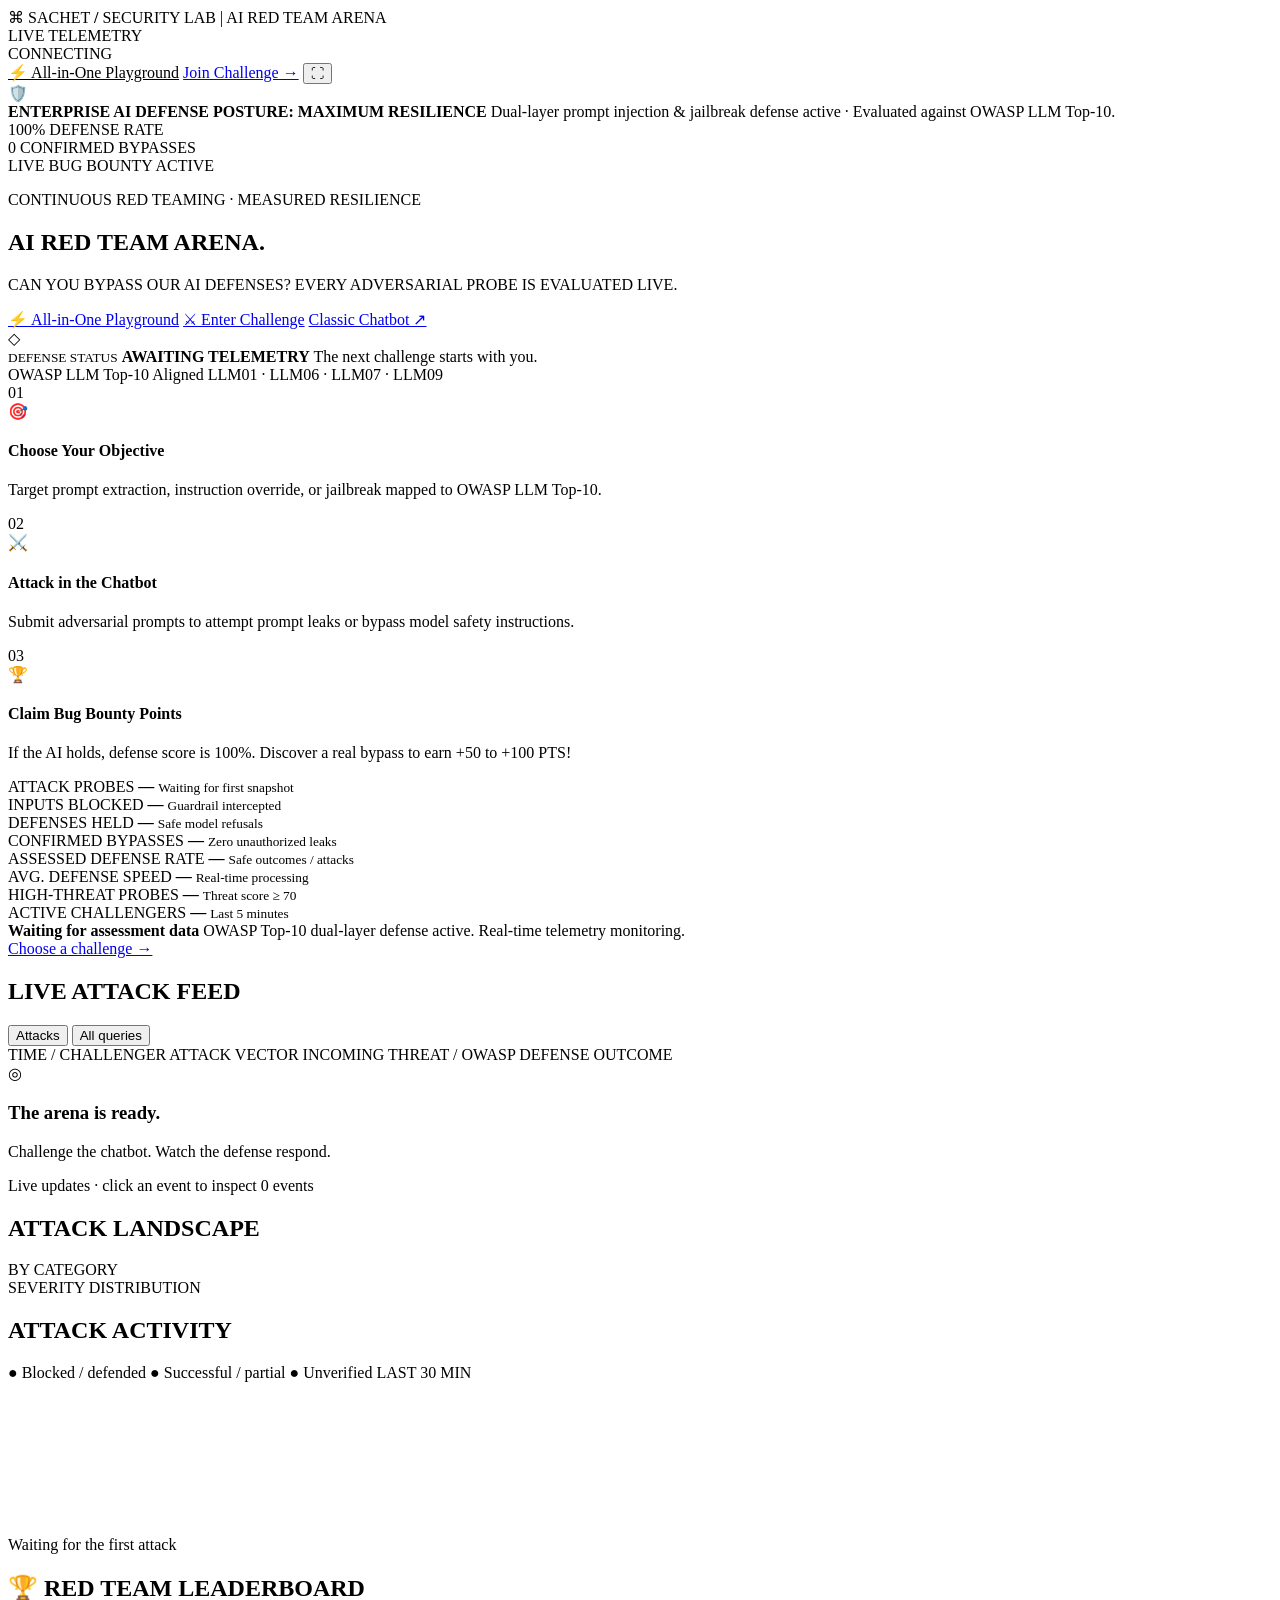
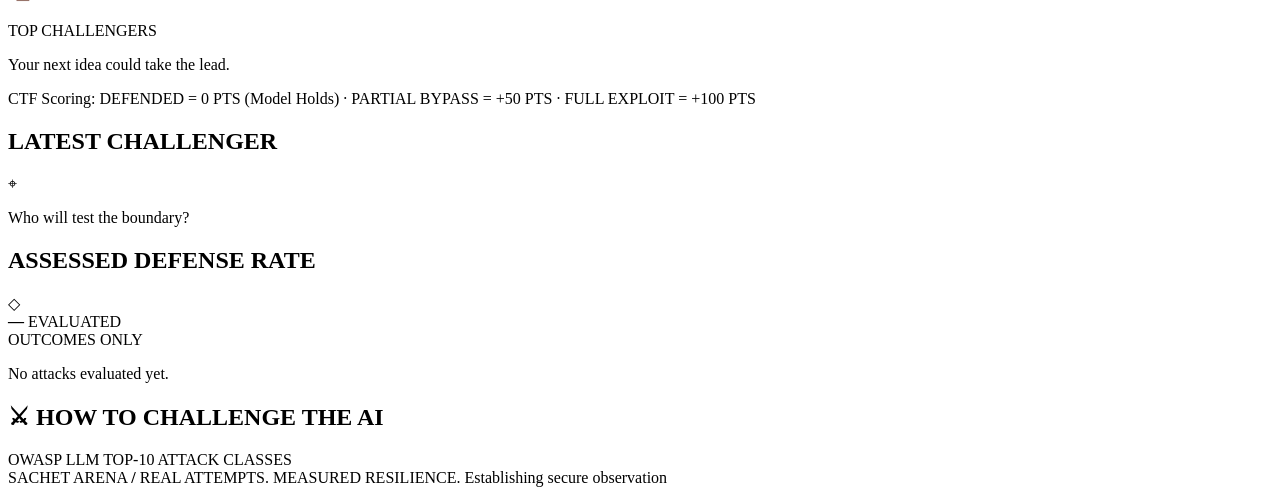
==== dashboard/index.html @ 2c53e480 "feat(redteam): add standalone pluggable AI red team arena playground with live telemetry and CTF sco" ====
<!doctype html>
<html lang="en">
<head>
<meta charset="utf-8"><meta name="viewport" content="width=device-width, initial-scale=1">
<meta name="theme-color" content="#060a10">
<meta name="description" content="AI Red Team Arena — Live security challenge dashboard. Watch real attacks on the SACHET AI system in real time.">
<title>AI Red Team Arena · SACHET Security Lab</title>
<link rel="preconnect" href="https://fonts.googleapis.com">
<link rel="stylesheet" href="https://fonts.googleapis.com/css2?family=Inter:wght@300;400;500;600;700;800;900&family=JetBrains+Mono:wght@400;500;600&display=swap">
<link rel="stylesheet" href="/arena/assets/arena.css"><script defer src="/arena/assets/arena.js"></script>
</head>
<body>
<div class="shell">
  <header>
    <div class="brand">
      <span class="brandmark" aria-hidden="true">⌘</span>
      <span>SACHET <b>/</b> SECURITY LAB</span>
      <span class="brand-divider" aria-hidden="true">|</span>
      <span class="brand-sub">AI RED TEAM ARENA</span>
    </div>
    <div class="header-right">
      <span id="mode" class="tag">LIVE TELEMETRY</span>
      <div class="connection-wrap">
        <span id="connection" class="connection">CONNECTING</span>
      </div>
      <a href="/arena/playground" class="btn-join" style="border-color: var(--amber); color: var(--amber);">⚡ All-in-One Playground</a>
      <a href="/arena/join" class="btn-join" id="join-cta">Join Challenge →</a>
      <button id="fullscreen" class="quiet">⛶</button>
    </div>
  </header>

  <main>
    <!-- Executive Integrity Posture Banner -->
    <section class="security-posture-banner" aria-label="System security posture">
      <div class="posture-left">
        <span class="posture-shield">🛡️</span>
        <div>
          <strong>ENTERPRISE AI DEFENSE POSTURE: MAXIMUM RESILIENCE</strong>
          <span>Dual-layer prompt injection & jailbreak defense active · Evaluated against OWASP LLM Top-10.</span>
        </div>
      </div>
      <div class="posture-metrics">
        <div class="posture-pill mint">
          <span class="posture-dot"></span>
          <span>100% DEFENSE RATE</span>
        </div>
        <div class="posture-pill blue">
          <span>0 CONFIRMED BYPASSES</span>
        </div>
        <div class="posture-pill amber">
          <span>LIVE BUG BOUNTY ACTIVE</span>
        </div>
      </div>
    </section>

    <!-- Hero -->
    <section class="hero">
      <div class="hero-left">
        <p class="eyebrow">CONTINUOUS RED TEAMING · MEASURED RESILIENCE</p>
        <h1>AI RED TEAM <span class="hero-accent">ARENA</span><span class="accent-dot">.</span></h1>
        <p class="subtitle">CAN YOU BYPASS OUR AI DEFENSES? EVERY ADVERSARIAL PROBE IS EVALUATED LIVE.</p>
        <div class="hero-actions">
          <a href="/arena/playground" class="btn-primary">⚡ All-in-One Playground</a>
          <a href="/arena/join" class="btn-ghost">⚔ Enter Challenge</a>
          <a href="http://localhost:3000/" target="_blank" class="btn-ghost">Classic Chatbot ↗</a>
        </div>
      </div>
      <div class="hero-right">
        <div class="system-card">
          <div class="system-icon-wrap">
            <span class="system-icon" aria-hidden="true">◇</span>
            <span class="system-pulse"></span>
          </div>
          <div class="system-info">
            <small>DEFENSE STATUS</small>
            <strong id="system-status">AWAITING TELEMETRY</strong>
            <span id="system-caption">The next challenge starts with you.</span>
          </div>
        </div>
        <div class="owasp-badge">
          <span class="owasp-label">OWASP LLM Top-10 Aligned</span>
          <span class="owasp-sub">LLM01 · LLM06 · LLM07 · LLM09</span>
        </div>
      </div>
    </section>

    <!-- Active Challenger Live HUD -->
    <section id="challenger-hud" class="challenger-hud" style="display:none;" aria-label="Active Challenger">
      <div class="hud-left">
        <span class="hud-pulse-ring"></span>
        <div class="hud-identity">
          <small class="hud-eyebrow">YOUR ACTIVE CHALLENGER PROFILE</small>
          <div class="hud-title-wrap">
            <strong class="hud-name" id="hud-name">marie</strong>
            <span class="hud-badge" id="hud-rank">🛡️ DEFENDED (0 Bypasses)</span>
            <span class="hud-objective" id="hud-objective">🎯 Target: Instruction Override</span>
          </div>
        </div>
      </div>
      <div class="hud-middle">
        <div class="hud-stat-box">
          <span class="hud-stat-value mint" id="hud-score">0</span>
          <span class="hud-stat-label">BOUNTY PTS</span>
        </div>
        <div class="hud-stat-box">
          <span class="hud-stat-value" id="hud-attempts">0</span>
          <span class="hud-stat-label">PROBES SENT</span>
        </div>
        <div class="hud-stat-box">
          <span class="hud-stat-value" id="hud-bypasses">0</span>
          <span class="hud-stat-label">BYPASSES FOUND</span>
        </div>
      </div>
      <div class="hud-right">
        <a href="http://localhost:3000/" target="_blank" class="btn-hud-attack">⚡ Attack in Chatbot ↗</a>
        <a href="/arena/join" class="btn-hud-switch">Switch Challenger</a>
      </div>
    </section>

    <!-- 3-Step Visual Arena Flow -->
    <section class="arena-flow-strip" aria-label="How the arena works">
      <div class="flow-card">
        <div class="flow-step-num">01</div>
        <div class="flow-icon">🎯</div>
        <div class="flow-content">
          <h4>Choose Your Objective</h4>
          <p>Target prompt extraction, instruction override, or jailbreak mapped to OWASP LLM Top-10.</p>
        </div>
      </div>
      <div class="flow-card">
        <div class="flow-step-num">02</div>
        <div class="flow-icon">⚔️</div>
        <div class="flow-content">
          <h4>Attack in the Chatbot</h4>
          <p>Submit adversarial prompts to attempt prompt leaks or bypass model safety instructions.</p>
        </div>
      </div>
      <div class="flow-card">
        <div class="flow-step-num">03</div>
        <div class="flow-icon">🏆</div>
        <div class="flow-content">
          <h4>Claim Bug Bounty Points</h4>
          <p>If the AI holds, defense score is 100%. Discover a real bypass to earn +50 to +100 PTS!</p>
        </div>
      </div>
    </section>

    <div id="notice" role="status" class="notice" hidden></div>

    <!-- Metrics row -->
    <section class="metrics" aria-label="Live metrics">
      <article class="metric">
        <span>ATTACK PROBES</span>
        <strong id="m-attempts">—</strong>
        <small id="query-count">Waiting for first snapshot</small>
      </article>
      <article class="metric">
        <span>INPUTS BLOCKED</span>
        <strong id="m-blocked" class="mint">—</strong>
        <small>Guardrail intercepted</small>
      </article>
      <article class="metric">
        <span>DEFENSES HELD</span>
        <strong id="m-defended" class="mint">—</strong>
        <small>Safe model refusals</small>
      </article>
      <article class="metric">
        <span>CONFIRMED BYPASSES</span>
        <strong id="m-successful" class="coral">—</strong>
        <small>Zero unauthorized leaks</small>
      </article>
      <article class="metric">
        <span>ASSESSED DEFENSE RATE</span>
        <strong id="m-defense">—</strong>
        <small>Safe outcomes / attacks</small>
      </article>
      <article class="metric">
        <span>AVG. DEFENSE SPEED</span>
        <strong id="m-latency">—</strong>
        <small>Real-time processing</small>
      </article>
      <article class="metric">
        <span>HIGH-THREAT PROBES</span>
        <strong id="m-risk" class="amber">—</strong>
        <small>Threat score ≥ 70</small>
      </article>
      <article class="metric">
        <span>ACTIVE CHALLENGERS</span>
        <strong id="m-active">—</strong>
        <small>Last 5 minutes</small>
      </article>
    </section>

    <!-- Coverage strip -->
    <section class="coverage-strip" aria-label="Evaluation coverage">
      <div class="coverage-left">
        <strong id="coverage">Waiting for assessment data</strong>
        <span id="coverage-context">OWASP Top-10 dual-layer defense active. Real-time telemetry monitoring.</span>
      </div>
      <a href="/arena/join" class="coverage-cta">Choose a challenge →</a>
    </section>

    <!-- Main grid -->
    <div class="main-grid">

      <!-- Live feed -->
      <section class="panel feed-panel">
        <div class="panel-heading">
          <h2><i class="live-dot"></i> LIVE ATTACK FEED</h2>
          <div class="tabs" role="group" aria-label="Filter events">
            <button id="filter-attacks" aria-pressed="true">Attacks</button>
            <button id="filter-all" aria-pressed="false">All queries</button>
          </div>
        </div>
        <div class="feed-head">
          <span>TIME / CHALLENGER</span>
          <span>ATTACK VECTOR</span>
          <span>INCOMING THREAT / OWASP</span>
          <span>DEFENSE OUTCOME</span>
        </div>
        <div id="feed" class="feed">
          <div class="empty">
            <span>◎</span>
            <h3>The arena is ready.</h3>
            <p>Challenge the chatbot. Watch the defense respond.</p>
          </div>
        </div>
        <div class="panel-foot">
          <span>Live updates · click an event to inspect</span>
          <span id="feed-count">0 events</span>
        </div>
      </section>

      <!-- Distribution -->
      <section class="panel distribution">
        <div class="panel-heading">
          <h2>ATTACK LANDSCAPE</h2>
          <span class="muted">BY CATEGORY</span>
        </div>
        <div id="distribution" class="bars"></div>
        <div class="severity-block">
          <div class="mini-heading">SEVERITY DISTRIBUTION</div>
          <div id="severity" class="severity"></div>
        </div>
      </section>

      <!-- Timeline -->
      <section class="panel timeline-panel">
        <div class="panel-heading">
          <h2>ATTACK ACTIVITY</h2>
          <div class="legend">
            <span class="mint">● Blocked / defended</span>
            <span class="coral">● Successful / partial</span>
            <span class="muted">● Unverified</span>
            <span>LAST 30 MIN</span>
          </div>
        </div>
        <div class="chart-wrap">
          <canvas id="timeline" aria-label="Attacks per minute over the last thirty minutes" role="img"></canvas>
          <div id="chart-empty" class="chart-empty">Waiting for the first attack</div>
        </div>
      </section>

      <!-- Leaderboard -->
      <section class="panel leaderboard-panel">
        <div class="panel-heading">
          <h2>🏆 RED TEAM LEADERBOARD</h2>
          <span class="muted">TOP CHALLENGERS</span>
        </div>
        <div id="leaderboard" class="leaderboard">
          <p class="empty-text">Your next idea could take the lead.</p>
        </div>
        <div class="panel-foot leaderboard-foot">
          <span>CTF Scoring: DEFENDED = 0 PTS (Model Holds) · PARTIAL BYPASS = +50 PTS · FULL EXPLOIT = +100 PTS</span>
        </div>
      </section>

      <!-- Latest Challenger spotlight -->
      <section class="panel spotlight-panel">
        <div class="panel-heading">
          <h2>LATEST CHALLENGER</h2>
          <span class="crosshair">⌖</span>
        </div>
        <div id="spotlight" class="spotlight">
          <p class="empty-text">Who will test the boundary?</p>
        </div>
      </section>

      <!-- Defense rate -->
      <section class="panel defense-panel">
        <div class="panel-heading">
          <h2>ASSESSED DEFENSE RATE</h2>
          <span class="mint">◇</span>
        </div>
        <div class="defense-number">
          <strong id="defense-score">—</strong>
          <span>EVALUATED<br>OUTCOMES ONLY</span>
        </div>
        <div class="meter" role="meter" aria-label="Confirmed defense rate" aria-valuemin="0" aria-valuemax="100" id="defense-meter">
          <div id="defense-fill"></div>
        </div>
        <p id="defense-context">No attacks evaluated yet.</p>
        <div class="outcome-grid" id="outcomes"></div>
      </section>

    </div><!-- /main-grid -->

    <!-- Challenge guide -->
    <section class="challenge-guide" aria-label="Challenge guide" id="challenge-guide">
      <div class="guide-header">
        <h2>⚔ HOW TO CHALLENGE THE AI</h2>
        <span class="muted">OWASP LLM TOP-10 ATTACK CLASSES</span>
      </div>
      <div class="guide-grid" id="guide-grid">
        <!-- Populated by JS -->
      </div>
    </section>

    <!-- Intel strip -->
    <section class="intel" aria-label="Event statistics" id="intel"></section>

    <footer>
      <span><i class="live-dot"></i> SACHET ARENA <b>/</b> REAL ATTEMPTS. MEASURED RESILIENCE.</span>
      <span id="updated">Establishing secure observation</span>
    </footer>
  </main>
</div><!-- /shell -->

<dialog id="detail">
  <div class="dialog-header">
    <div>
      <p class="eyebrow">EVENT INSPECTOR</p>
      <h2 id="detail-title">Security event</h2>
    </div>
    <button id="close-detail" aria-label="Close event details">✕</button>
  </div>
  <div id="detail-body"></div>
</dialog>

</body></html>
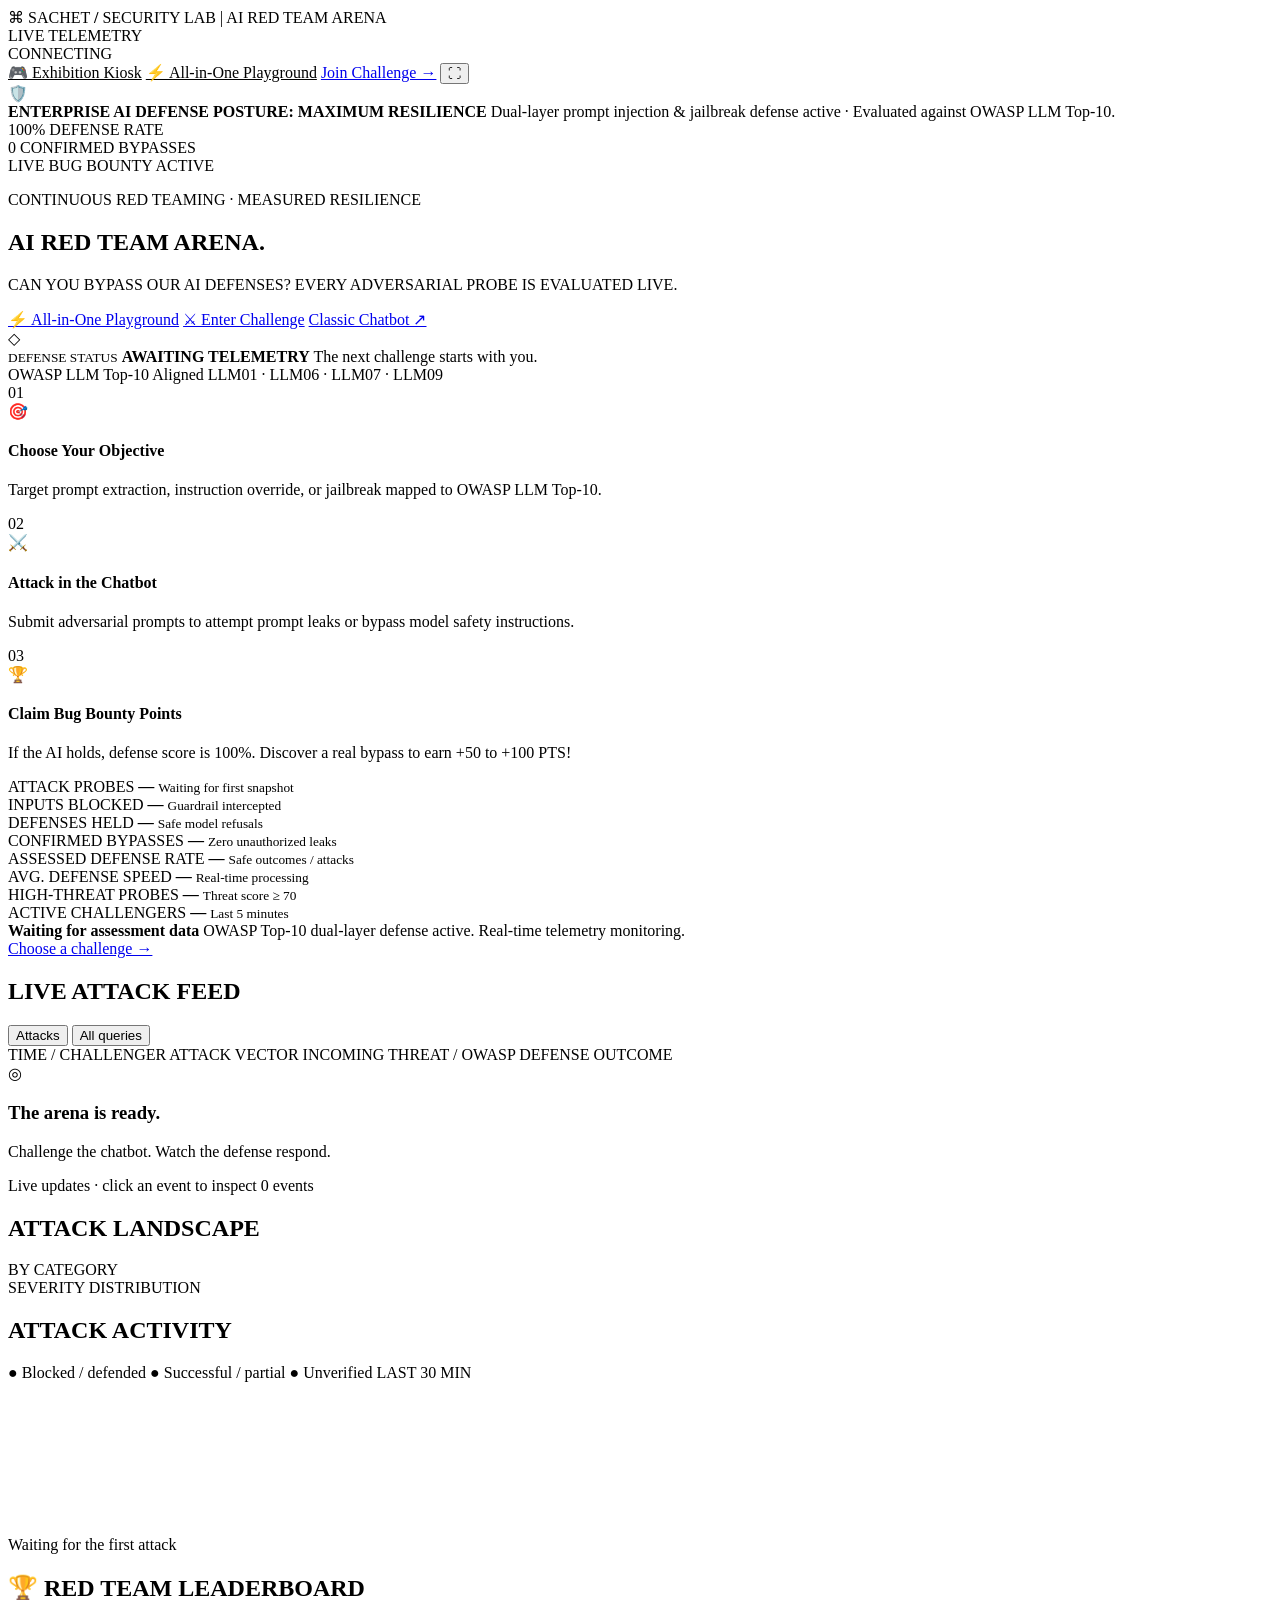
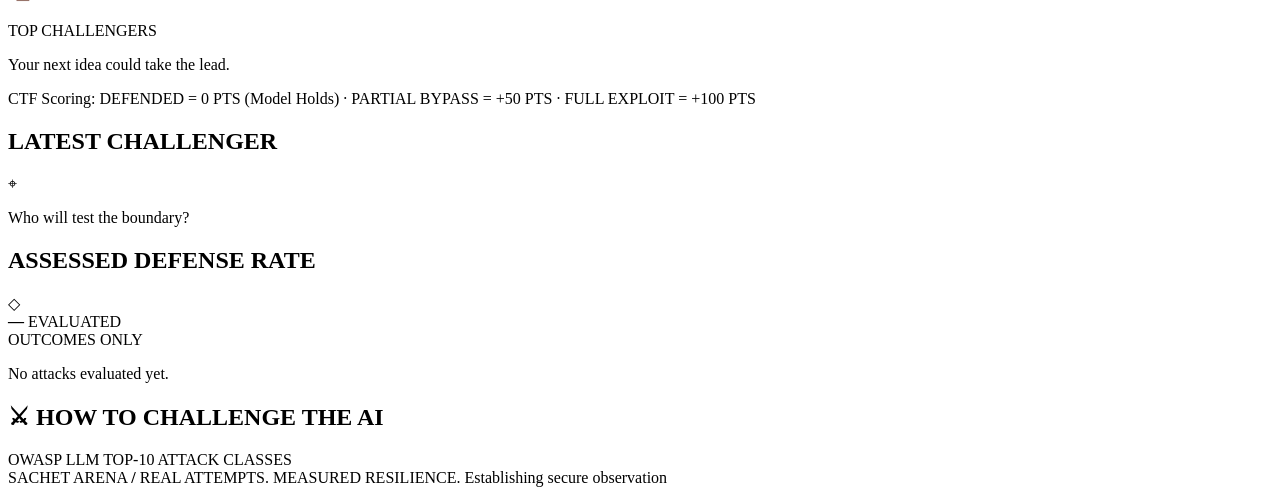
==== commit 804724a4: "feat(arena): add interactive exhibition challenge kiosk dashboard" ====
--- a/dashboard/index.html
+++ b/dashboard/index.html
@@ -23,6 +23,7 @@
       <div class="connection-wrap">
         <span id="connection" class="connection">CONNECTING</span>
       </div>
+      <a href="/arena/challenge" class="btn-join" style="border-color: var(--cyan); color: var(--cyan);">🎮 Exhibition Kiosk</a>
       <a href="/arena/playground" class="btn-join" style="border-color: var(--amber); color: var(--amber);">⚡ All-in-One Playground</a>
       <a href="/arena/join" class="btn-join" id="join-cta">Join Challenge →</a>
       <button id="fullscreen" class="quiet">⛶</button>
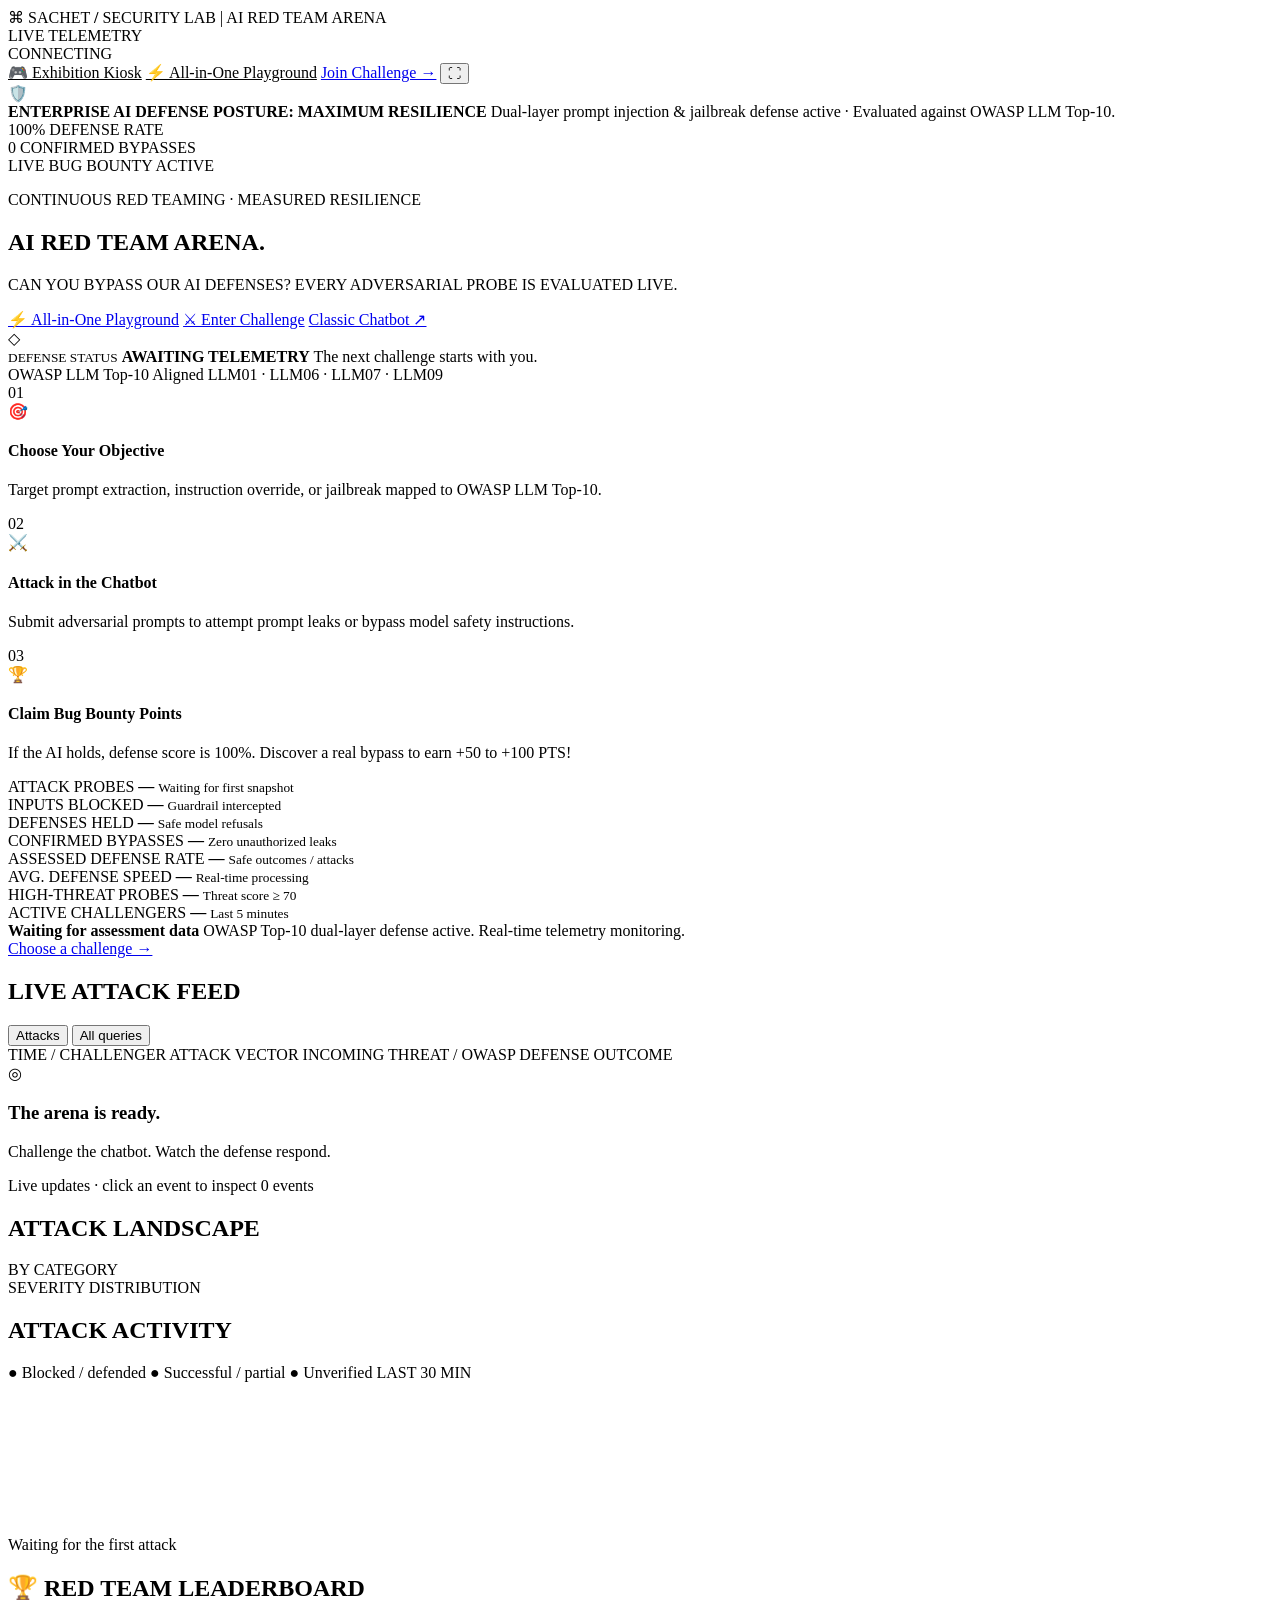
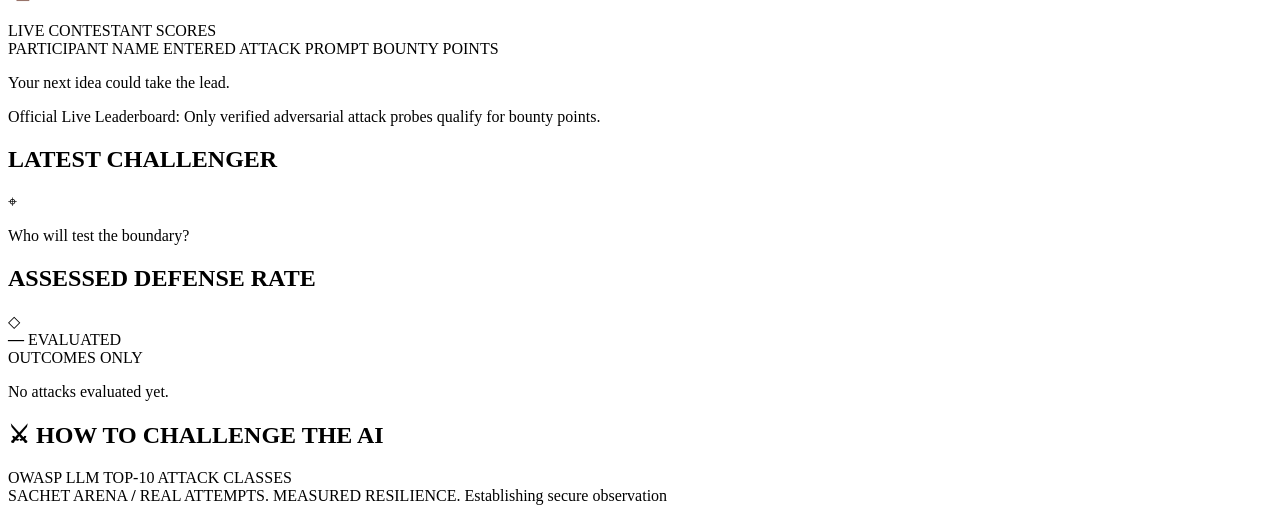
==== commit 2b6e072e: "feat(arena): improve live leaderboard to show strictly participant name, entered prompt, and bounty " ====
--- a/dashboard/index.html
+++ b/dashboard/index.html
@@ -266,13 +266,18 @@
       <section class="panel leaderboard-panel">
         <div class="panel-heading">
           <h2>🏆 RED TEAM LEADERBOARD</h2>
-          <span class="muted">TOP CHALLENGERS</span>
+          <span class="muted">LIVE CONTESTANT SCORES</span>
+        </div>
+        <div class="leaderboard-table-header">
+          <span class="lb-h-name">PARTICIPANT NAME</span>
+          <span class="lb-h-prompt">ENTERED ATTACK PROMPT</span>
+          <span class="lb-h-points">BOUNTY POINTS</span>
         </div>
         <div id="leaderboard" class="leaderboard">
           <p class="empty-text">Your next idea could take the lead.</p>
         </div>
         <div class="panel-foot leaderboard-foot">
-          <span>CTF Scoring: DEFENDED = 0 PTS (Model Holds) · PARTIAL BYPASS = +50 PTS · FULL EXPLOIT = +100 PTS</span>
+          <span>Official Live Leaderboard: Only verified adversarial attack probes qualify for bounty points.</span>
         </div>
       </section>
 
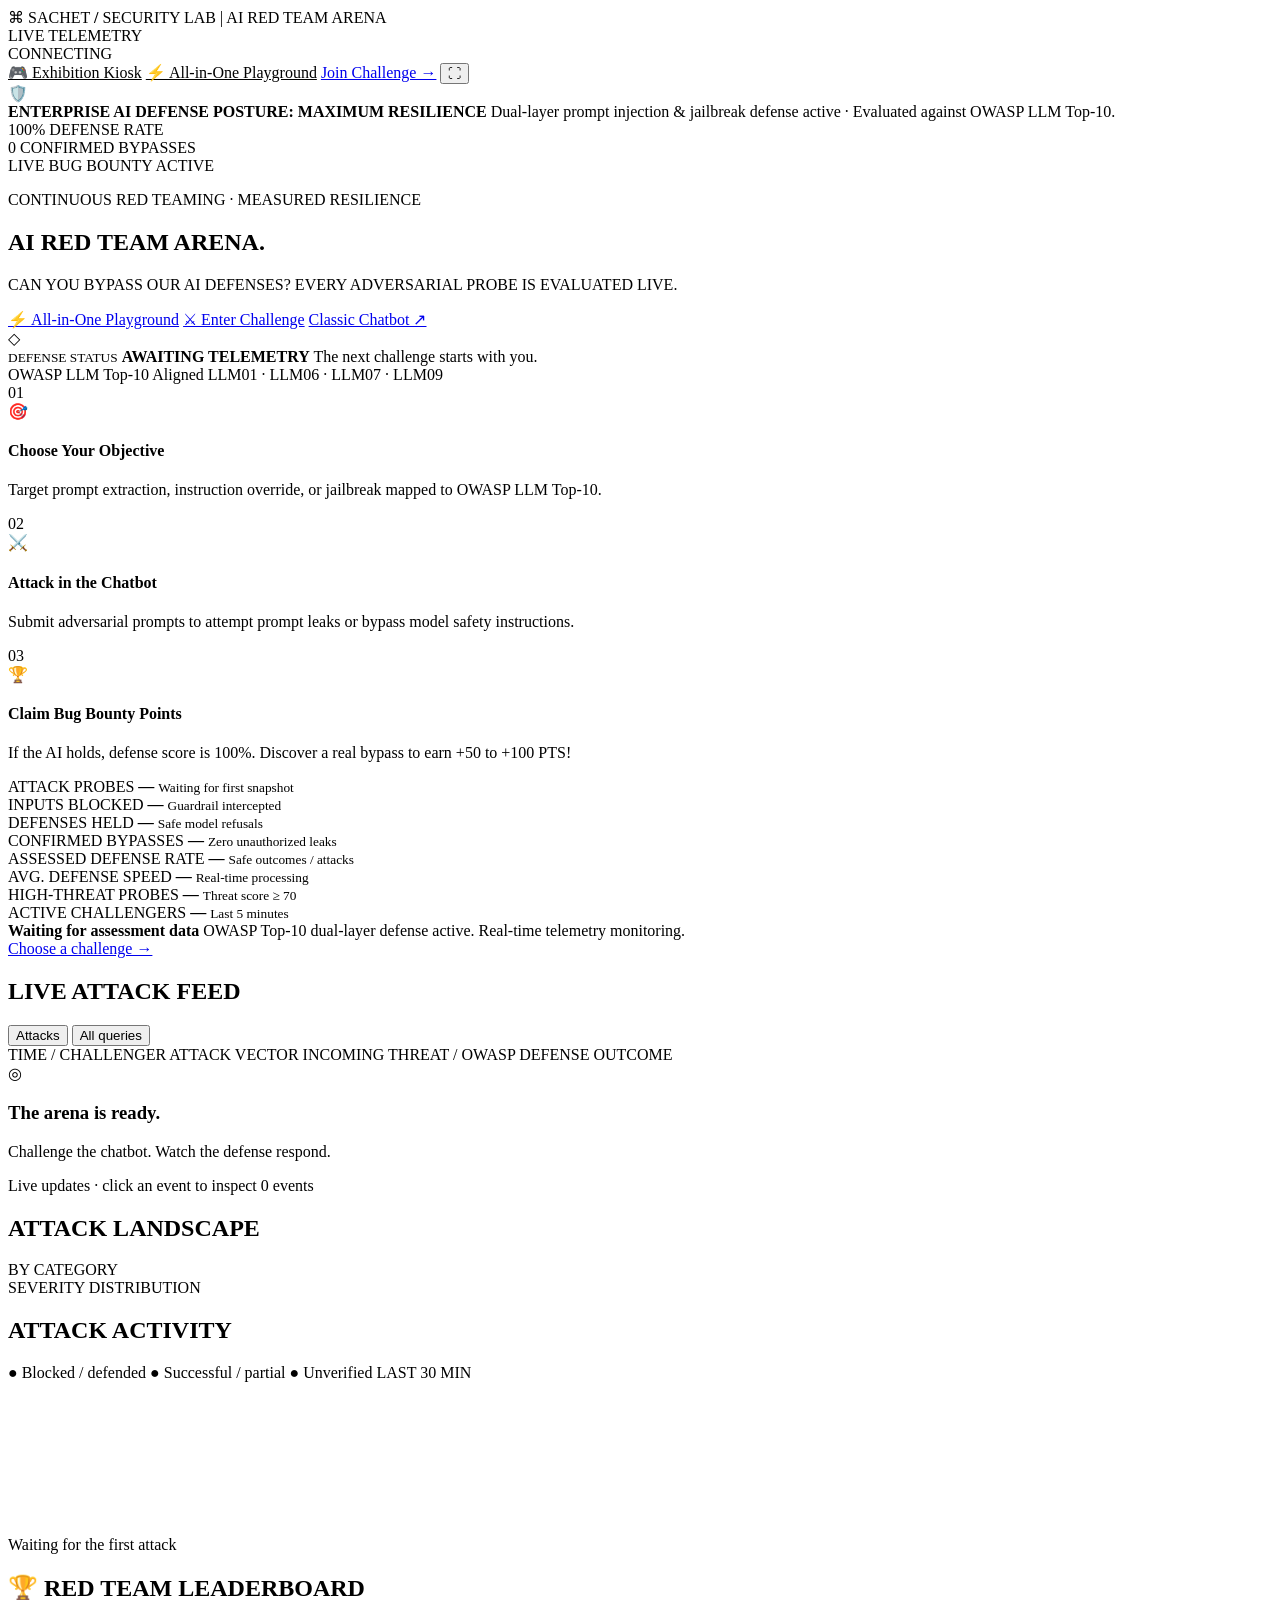
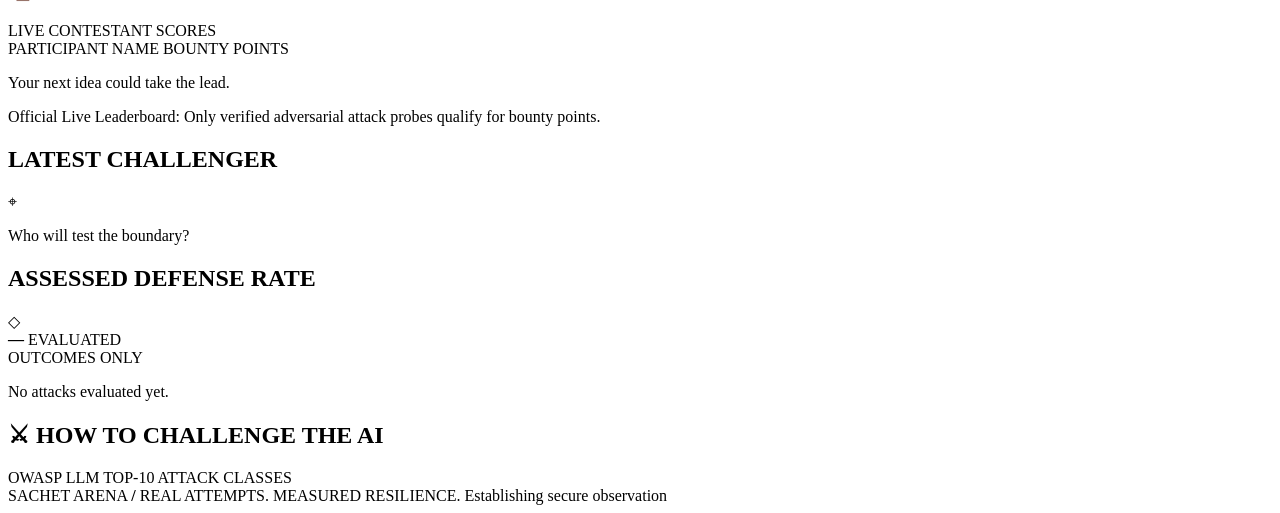
==== commit 16dbe365: "style(leaderboard): show only Participant Name and Bounty Points with large high-contrast fonts" ====
--- a/dashboard/index.html
+++ b/dashboard/index.html
@@ -270,7 +270,6 @@
         </div>
         <div class="leaderboard-table-header">
           <span class="lb-h-name">PARTICIPANT NAME</span>
-          <span class="lb-h-prompt">ENTERED ATTACK PROMPT</span>
           <span class="lb-h-points">BOUNTY POINTS</span>
         </div>
         <div id="leaderboard" class="leaderboard">
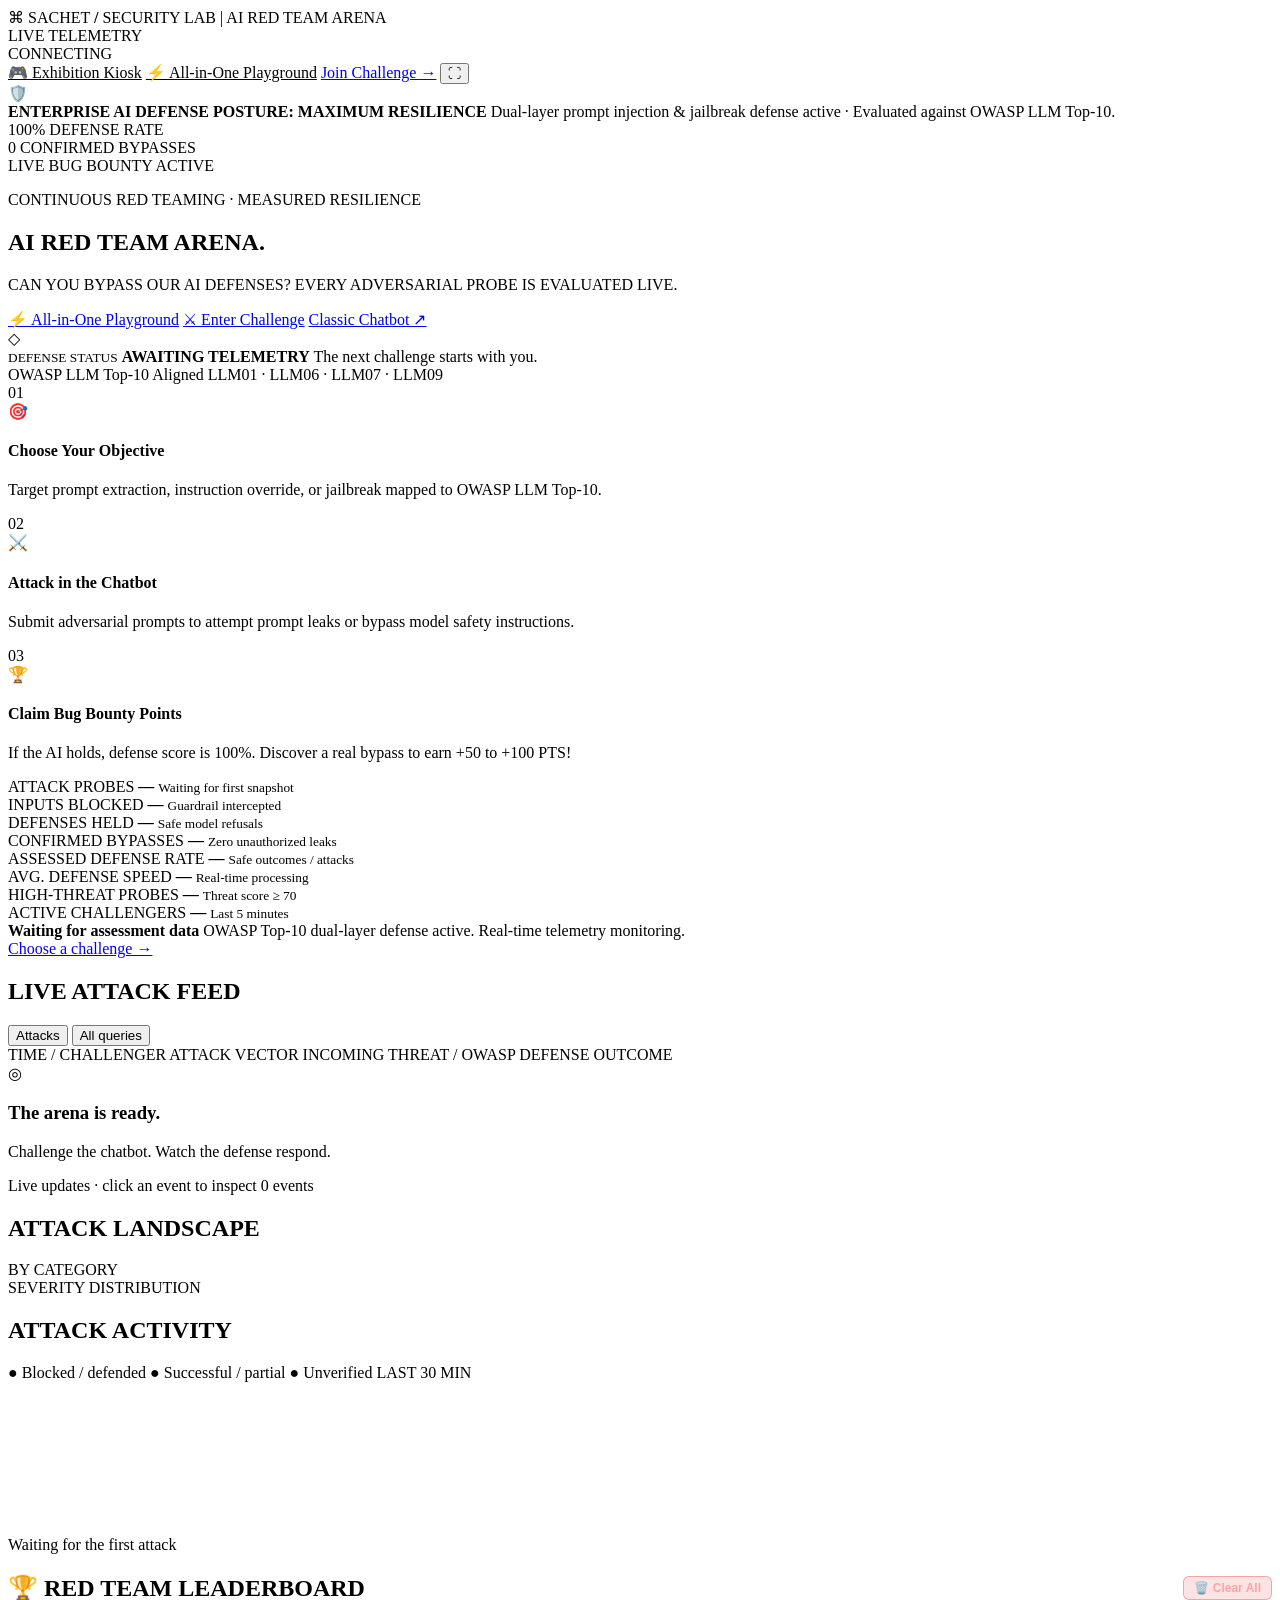
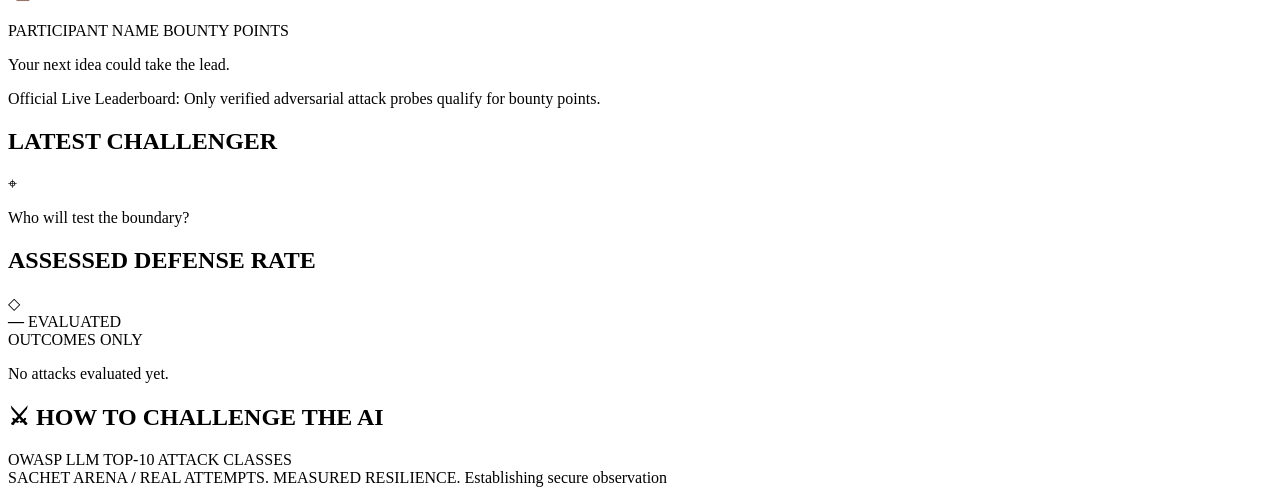
==== commit 2ac2accb: "Add AI Defense Arena standalone challenge kiosk, live leaderboard deletion features, result pop-up m" ====
--- a/dashboard/index.html
+++ b/dashboard/index.html
@@ -264,9 +264,9 @@
 
       <!-- Leaderboard -->
       <section class="panel leaderboard-panel">
-        <div class="panel-heading">
+        <div class="panel-heading" style="display:flex;justify-content:space-between;align-items:center;">
           <h2>🏆 RED TEAM LEADERBOARD</h2>
-          <span class="muted">LIVE CONTESTANT SCORES</span>
+          <button id="btn-clear-leaderboard" class="btn-clear-lb" style="background:rgba(239,68,68,0.15);border:1px solid rgba(239,68,68,0.4);color:#fca5a5;padding:4px 10px;border-radius:6px;font-size:0.75rem;cursor:pointer;font-weight:600;" title="Delete all leaderboard records and start fresh">🗑️ Clear All</button>
         </div>
         <div class="leaderboard-table-header">
           <span class="lb-h-name">PARTICIPANT NAME</span>
